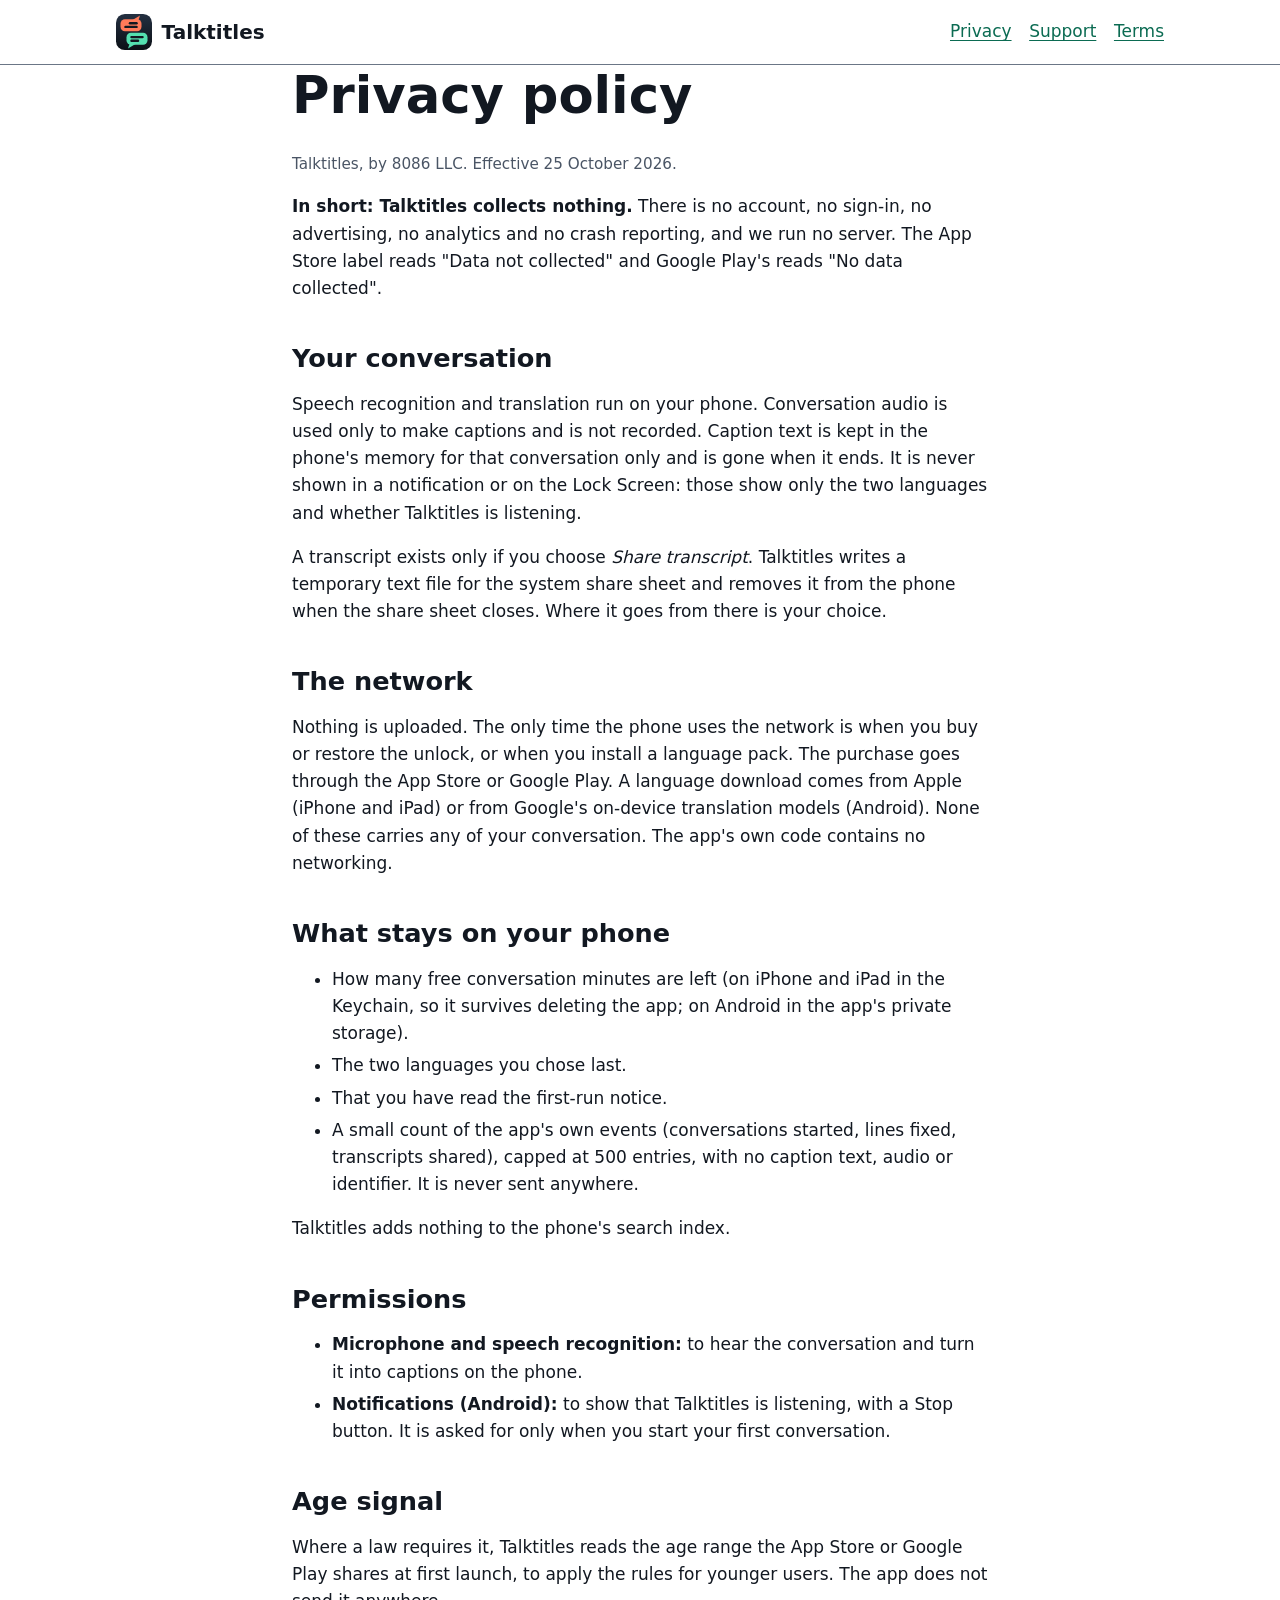
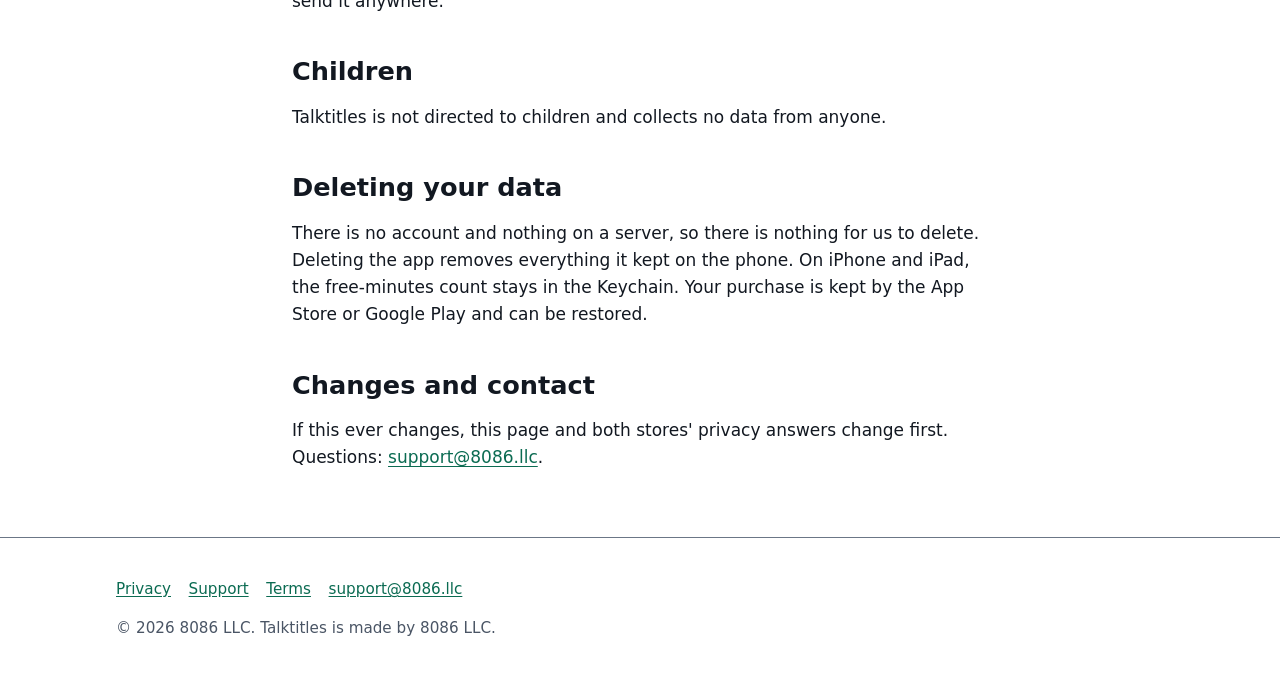
==== privacy/index.html @ c91fbe3b "Pages: landing, privacy, support, terms" ====
<!DOCTYPE html>
<html lang="en">
<head>
<meta charset="utf-8">
<meta name="viewport" content="width=device-width, initial-scale=1">
<title>Privacy policy – Talktitles</title>
<meta name="description" content="Talktitles collects nothing: no account, no analytics, no ads. The conversation is processed on the phone and never uploaded.">
<link rel="canonical" href="https://soloinc-projects.github.io/talktitles/privacy/">
<meta name="theme-color" content="#FFFFFF" media="(prefers-color-scheme: light)">
<meta name="theme-color" content="#0B1016" media="(prefers-color-scheme: dark)">
<link rel="icon" href="../favicon.ico" sizes="any">
<link rel="icon" href="../favicon.svg" type="image/svg+xml">
<link rel="apple-touch-icon" href="../apple-touch-icon.png">
<link rel="manifest" href="../site.webmanifest">
<link rel="stylesheet" href="../assets/site.css">
<meta property="og:type" content="website">
<meta property="og:site_name" content="Talktitles">
<meta property="og:title" content="Privacy policy – Talktitles">
<meta property="og:description" content="Talktitles collects nothing: no account, no analytics, no ads. The conversation is processed on the phone and never uploaded.">
<meta property="og:url" content="https://soloinc-projects.github.io/talktitles/privacy/">
<meta property="og:image" content="https://soloinc-projects.github.io/talktitles/og-image.png">
<meta property="og:image:width" content="1200">
<meta property="og:image:height" content="630">
<meta property="og:image:alt" content="The Talktitles icon, a mint speech bubble and a coral one turned upside down on a dark tile, beside the name Talktitles.">
<meta name="twitter:card" content="summary_large_image">
</head>
<body>
<a class="skip-link" href="#main">Skip to the content</a>
<header class="site-header"><div class="wrap">
<a class="brand" href="../" aria-label="Talktitles, home"><svg viewBox="0 0 24 24" aria-hidden="true" focusable="false"><defs><linearGradient id="t" x1="0" y1="0" x2="0" y2="1"><stop offset="0" stop-color="#243041"/><stop offset="1" stop-color="#0B1016"/></linearGradient></defs><rect width="24" height="24" fill="url(#t)"/><rect x="3" y="3.5" width="14" height="8" rx="3" fill="#FF7A59"/><polygon points="15,4 11,4 16,1" fill="#FF7A59"/><rect x="5.5" y="7.8" width="9" height="1.6" rx="0.8" fill="#121821"/><rect x="8.5" y="5.4" width="6" height="1.6" rx="0.8" fill="#121821"/><rect x="7" y="12.5" width="14" height="8" rx="3" fill="#54E0B0"/><polygon points="9,20 13,20 8,23" fill="#54E0B0"/><rect x="9.5" y="14.6" width="9" height="1.6" rx="0.8" fill="#121821"/><rect x="9.5" y="17" width="6" height="1.6" rx="0.8" fill="#121821"/></svg><span>Talktitles</span></a>
<nav aria-label="Site"><ul><li><a href="../privacy/">Privacy</a></li><li><a href="../support/">Support</a></li><li><a href="../terms/">Terms</a></li></ul></nav>
</div></header>
<main id="main">
<div class="wrap prose">
<h1>Privacy policy</h1>
<p class="note">Talktitles, by 8086 LLC. Effective 25 October 2026.</p>
<p><strong>In short: Talktitles collects nothing.</strong> There is no account, no sign-in, no advertising, no analytics and no crash reporting, and we run no server. The App Store label reads "Data not collected" and Google Play's reads "No data collected".</p>
<h2>Your conversation</h2>
<p>Speech recognition and translation run on your phone. Conversation audio is used only to make captions and is not recorded. Caption text is kept in the phone's memory for that conversation only and is gone when it ends. It is never shown in a notification or on the Lock Screen: those show only the two languages and whether Talktitles is listening.</p>
<p>A transcript exists only if you choose <em>Share transcript</em>. Talktitles writes a temporary text file for the system share sheet and removes it from the phone when the share sheet closes. Where it goes from there is your choice.</p>
<h2>The network</h2>
<p>Nothing is uploaded. The only time the phone uses the network is when you buy or restore the unlock, or when you install a language pack. The purchase goes through the App Store or Google Play. A language download comes from Apple (iPhone and iPad) or from Google's on-device translation models (Android). None of these carries any of your conversation. The app's own code contains no networking.</p>
<h2>What stays on your phone</h2>
<ul>
<li>How many free conversation minutes are left (on iPhone and iPad in the Keychain, so it survives deleting the app; on Android in the app's private storage).</li>
<li>The two languages you chose last.</li>
<li>That you have read the first-run notice.</li>
<li>A small count of the app's own events (conversations started, lines fixed, transcripts shared), capped at 500 entries, with no caption text, audio or identifier. It is never sent anywhere.</li>
</ul>
<p>Talktitles adds nothing to the phone's search index.</p>
<h2>Permissions</h2>
<ul>
<li><strong>Microphone and speech recognition:</strong> to hear the conversation and turn it into captions on the phone.</li>
<li><strong>Notifications (Android):</strong> to show that Talktitles is listening, with a Stop button. It is asked for only when you start your first conversation.</li>
</ul>
<h2>Age signal</h2>
<p>Where a law requires it, Talktitles reads the age range the App Store or Google Play shares at first launch, to apply the rules for younger users. The app does not send it anywhere.</p>
<h2>Children</h2>
<p>Talktitles is not directed to children and collects no data from anyone.</p>
<h2>Deleting your data</h2>
<p>There is no account and nothing on a server, so there is nothing for us to delete. Deleting the app removes everything it kept on the phone. On iPhone and iPad, the free-minutes count stays in the Keychain. Your purchase is kept by the App Store or Google Play and can be restored.</p>
<h2>Changes and contact</h2>
<p>If this ever changes, this page and both stores' privacy answers change first. Questions: <a href="mailto:support@8086.llc">support@8086.llc</a>.</p>
</div>
</main>
<footer><div class="wrap">
<ul><li><a href="../privacy/">Privacy</a></li><li><a href="../support/">Support</a></li><li><a href="../terms/">Terms</a></li><li><a href="mailto:support@8086.llc">support@8086.llc</a></li></ul>
<p>© 2026 8086 LLC. Talktitles is made by 8086 LLC.</p>
</div></footer>
</body>
</html>
---- assets/site.css ----
/* Talktitles site — tokens.json values (color.semantic.light / dark), Figtree + Atkinson Hyperlegible Next (SIL OFL 1.1) */
@font-face{font-family:"Figtree";src:url("../fonts/Figtree-ExtraBold.ttf") format("truetype");font-weight:800;font-display:swap}
@font-face{font-family:"Figtree";src:url("../fonts/Figtree-Bold.ttf") format("truetype");font-weight:700;font-display:swap}
@font-face{font-family:"Atkinson Hyperlegible Next";src:url("../fonts/AtkinsonHyperlegibleNext-Regular.ttf") format("truetype");font-weight:400;font-display:swap}
@font-face{font-family:"Atkinson Hyperlegible Next";src:url("../fonts/AtkinsonHyperlegibleNext-Bold.ttf") format("truetype");font-weight:700;font-display:swap}
:root{--surface:#FFFFFF;--raised:#F3F5F8;--text:#121821;--muted:#4A5565;--primary:#0B6B52;--on-primary:#FFFFFF;--near:#0B6B52;--far:#B23A1E;--near-bg:#DDF7EE;--far-bg:#FFE6DE;--border:#6B7686;--focus:#0B6B52;color-scheme:light dark}
@media (prefers-color-scheme:dark){:root{--surface:#0B1016;--raised:#1A2330;--text:#F2F5F8;--muted:#A7B2C0;--primary:#54E0B0;--on-primary:#0B1016;--near:#54E0B0;--far:#FF7A59;--near-bg:#0E3B30;--far-bg:#4A1D12;--border:#7F8A9A;--focus:#54E0B0}}
*{box-sizing:border-box}
html{-webkit-text-size-adjust:100%}
body{margin:0;background:var(--surface);color:var(--text);font:1.0625rem/1.6 "Atkinson Hyperlegible Next",system-ui,sans-serif}
h1,h2,h3{font-family:"Figtree",system-ui,sans-serif;line-height:1.2;margin:0 0 .5em}
h1{font-size:clamp(2rem,6vw,3.2rem);font-weight:800}
h2{font-size:1.6rem;font-weight:700;margin-top:1.6em}
h3{font-size:1.2rem;font-weight:700}
a{color:var(--primary);text-underline-offset:.15em}
a:focus-visible,.button:focus-visible{outline:3px solid var(--focus);outline-offset:3px}
.wrap{max-width:68rem;margin:0 auto;padding:0 1.25rem}
.skip-link{position:absolute;left:-999px;top:0;background:var(--raised);color:var(--text);padding:.6rem 1rem}
.skip-link:focus{left:1rem;top:1rem;z-index:9}
.site-header{border-bottom:1px solid var(--border)}
.site-header .wrap{display:flex;align-items:center;justify-content:space-between;gap:1rem;min-height:4rem;flex-wrap:wrap}
.brand{display:flex;align-items:center;gap:.6rem;font:700 1.25rem "Figtree",system-ui;color:var(--text);text-decoration:none;min-height:44px}
.brand svg{width:2.25rem;height:2.25rem;border-radius:.55rem}
nav ul{display:flex;gap:1.1rem;list-style:none;margin:0;padding:0;flex-wrap:wrap}
nav a{display:inline-block;padding:.6rem 0;min-height:44px}
.hero{padding:3rem 0 2rem}
.lede{font-size:1.25rem;color:var(--text);max-width:40rem}
.who{background:var(--raised);border-left:4px solid var(--near);padding:1rem 1.25rem;max-width:44rem;border-radius:.5rem}
.ctas{display:flex;gap:.75rem;flex-wrap:wrap;margin:1.5rem 0 .5rem}
.button{display:inline-flex;align-items:center;min-height:48px;padding:.7rem 1.3rem;border-radius:999px;background:var(--primary);color:var(--on-primary);font-weight:700;text-decoration:none}
.button.secondary{background:transparent;color:var(--primary);border:2px solid var(--primary)}
.note{color:var(--muted);font-size:.95rem}
.proofs{display:grid;gap:1rem;grid-template-columns:1fr;margin:2rem 0;padding:0;list-style:none}
@media (min-width:48rem){.proofs{grid-template-columns:repeat(3,1fr)}}
.proofs li{background:var(--raised);border-radius:1rem;padding:1.25rem;border-top:4px solid var(--near)}
.proofs li:nth-child(2){border-top-color:var(--far)}
.shots{display:grid;gap:1.25rem;grid-template-columns:1fr;margin:1.5rem 0}
@media (min-width:48rem){.shots{grid-template-columns:repeat(3,1fr)}}
.shots figure{margin:0}
.shots img{width:100%;height:auto;border-radius:1.25rem;border:1px solid var(--border)}
.shots figcaption{font-size:.95rem;color:var(--muted);margin-top:.5rem}
.prose{max-width:46rem;padding-bottom:3rem}
.prose li{margin:.3em 0}
details{border:1px solid var(--border);border-radius:.75rem;padding:.75rem 1rem;margin:.75rem 0}
summary{cursor:pointer;font-weight:700;min-height:28px}
footer{border-top:1px solid var(--border);padding:1.5rem 0 2.5rem;color:var(--muted);font-size:.95rem}
footer ul{list-style:none;padding:0;display:flex;gap:1.1rem;flex-wrap:wrap}
@media (prefers-reduced-motion:reduce){*{scroll-behavior:auto!important;transition:none!important;animation:none!important}}
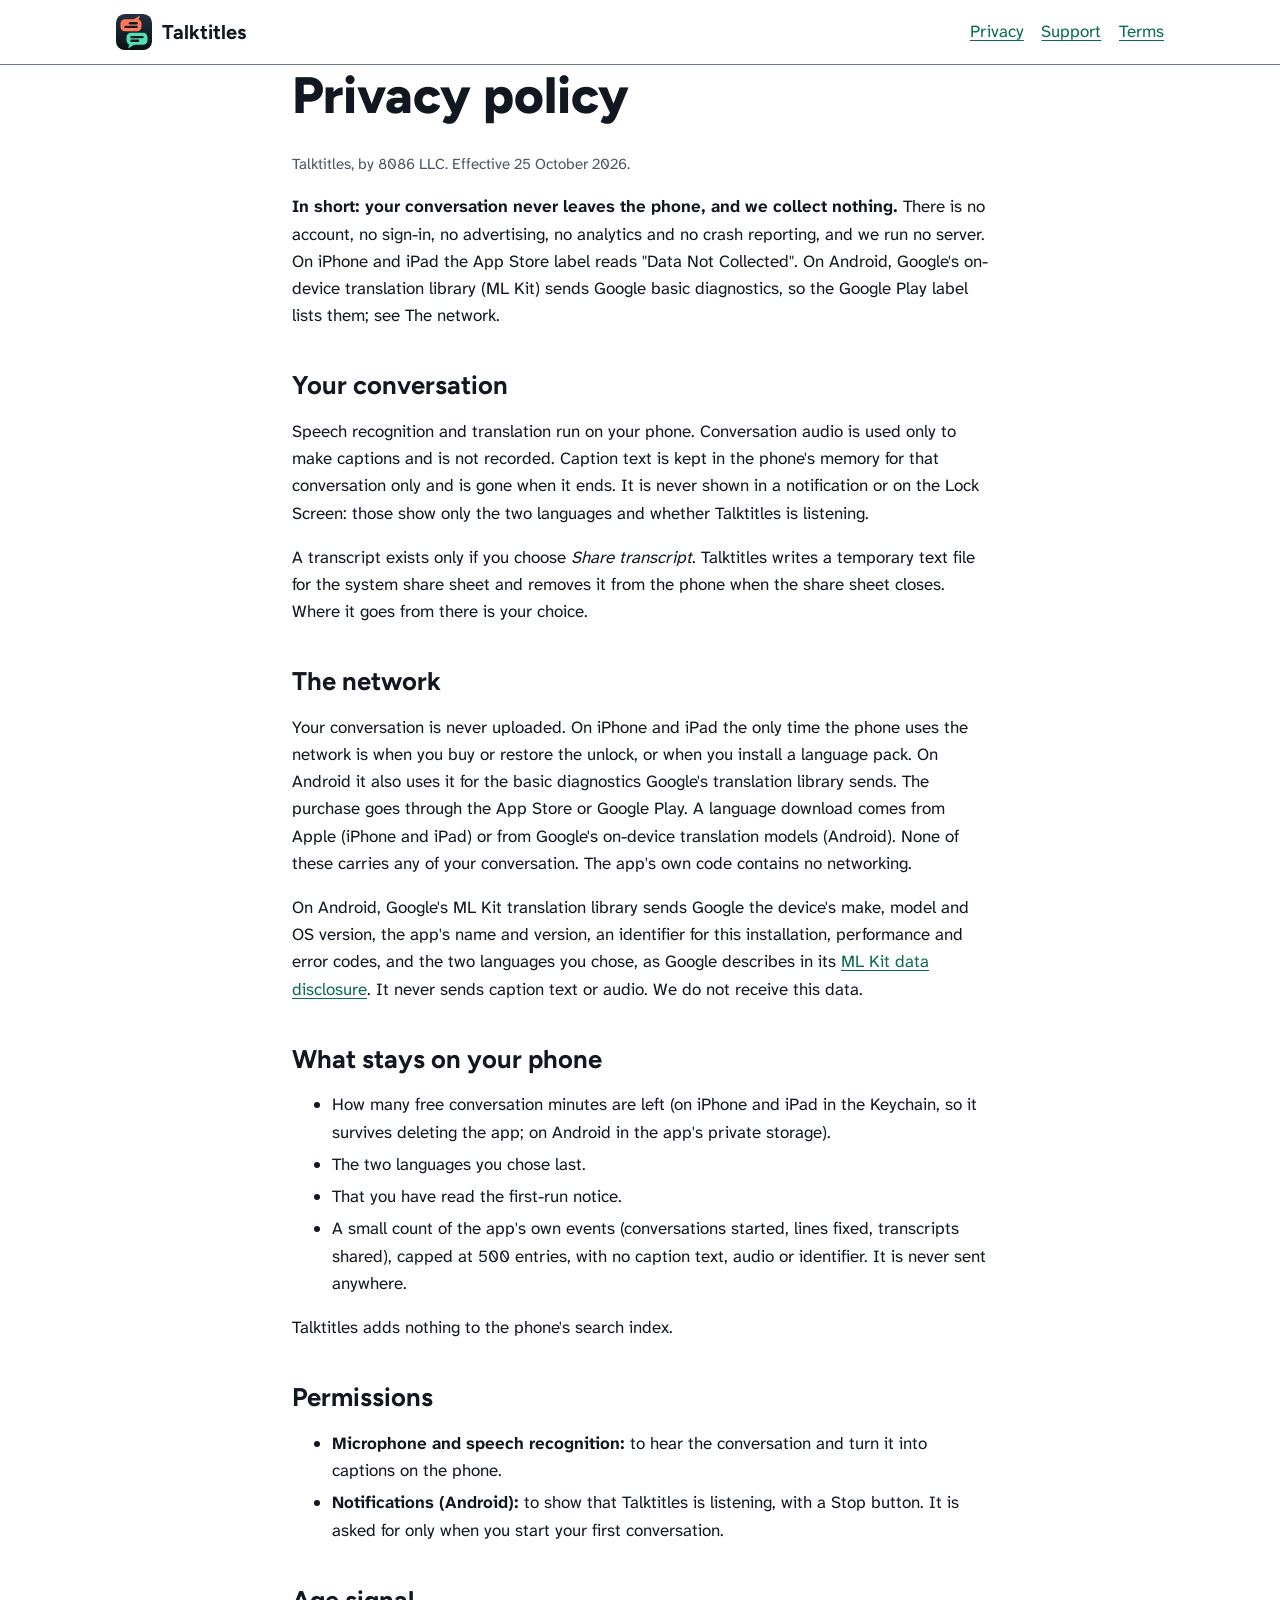
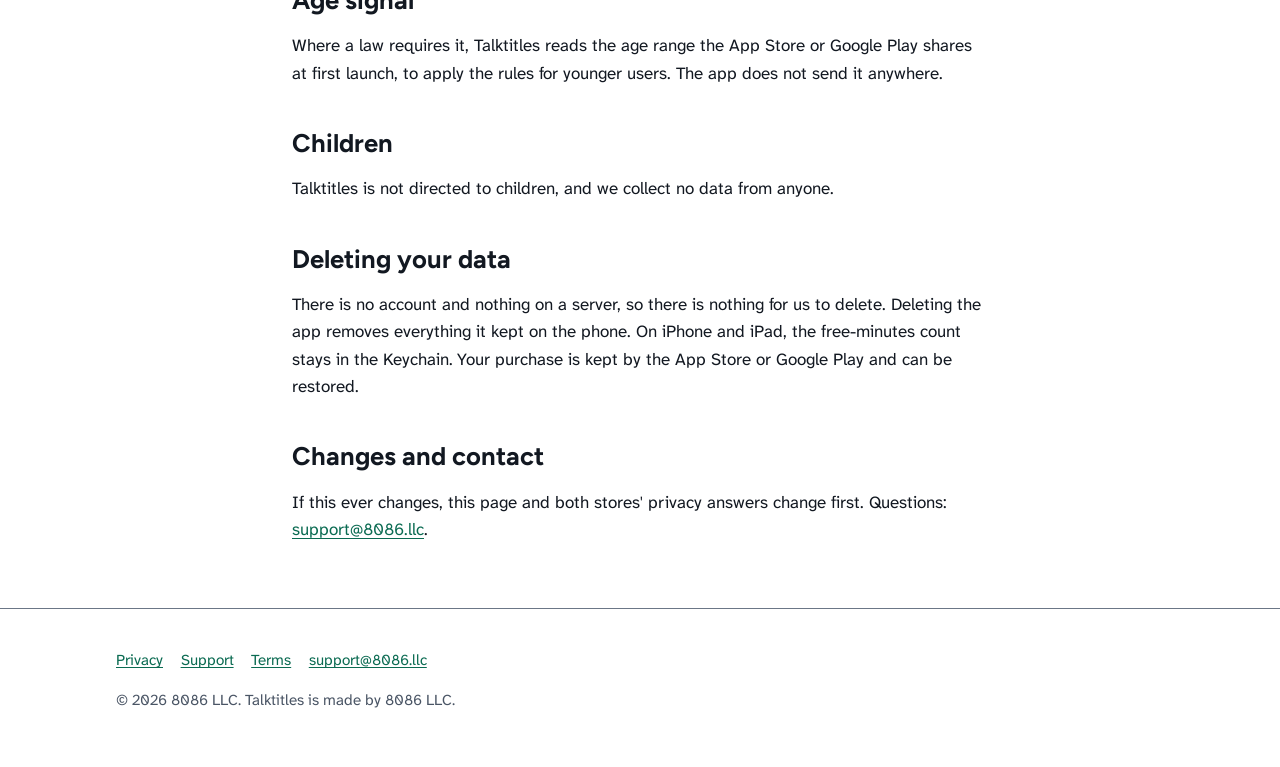
==== commit f85ff7a7: "privacy: name ML Kit's diagnostics on Android; App Store label stays Data Not Collected Co-Authored-" ====
--- a/privacy/index.html
+++ b/privacy/index.html
@@ -4,7 +4,7 @@
 <meta charset="utf-8">
 <meta name="viewport" content="width=device-width, initial-scale=1">
 <title>Privacy policy – Talktitles</title>
-<meta name="description" content="Talktitles collects nothing: no account, no analytics, no ads. The conversation is processed on the phone and never uploaded.">
+<meta name="description" content="No account, no analytics, no ads. Your conversation is processed on the phone and never uploaded.">
 <link rel="canonical" href="https://soloinc-projects.github.io/talktitles/privacy/">
 <meta name="theme-color" content="#FFFFFF" media="(prefers-color-scheme: light)">
 <meta name="theme-color" content="#0B1016" media="(prefers-color-scheme: dark)">
@@ -16,7 +16,7 @@
 <meta property="og:type" content="website">
 <meta property="og:site_name" content="Talktitles">
 <meta property="og:title" content="Privacy policy – Talktitles">
-<meta property="og:description" content="Talktitles collects nothing: no account, no analytics, no ads. The conversation is processed on the phone and never uploaded.">
+<meta property="og:description" content="No account, no analytics, no ads. Your conversation is processed on the phone and never uploaded.">
 <meta property="og:url" content="https://soloinc-projects.github.io/talktitles/privacy/">
 <meta property="og:image" content="https://soloinc-projects.github.io/talktitles/og-image.png">
 <meta property="og:image:width" content="1200">
@@ -34,12 +34,13 @@
 <div class="wrap prose">
 <h1>Privacy policy</h1>
 <p class="note">Talktitles, by 8086 LLC. Effective 25 October 2026.</p>
-<p><strong>In short: Talktitles collects nothing.</strong> There is no account, no sign-in, no advertising, no analytics and no crash reporting, and we run no server. The App Store label reads "Data not collected" and Google Play's reads "No data collected".</p>
+<p><strong>In short: your conversation never leaves the phone, and we collect nothing.</strong> There is no account, no sign-in, no advertising, no analytics and no crash reporting, and we run no server. On iPhone and iPad the App Store label reads "Data Not Collected". On Android, Google's on-device translation library (ML Kit) sends Google basic diagnostics, so the Google Play label lists them; see The network.</p>
 <h2>Your conversation</h2>
 <p>Speech recognition and translation run on your phone. Conversation audio is used only to make captions and is not recorded. Caption text is kept in the phone's memory for that conversation only and is gone when it ends. It is never shown in a notification or on the Lock Screen: those show only the two languages and whether Talktitles is listening.</p>
 <p>A transcript exists only if you choose <em>Share transcript</em>. Talktitles writes a temporary text file for the system share sheet and removes it from the phone when the share sheet closes. Where it goes from there is your choice.</p>
 <h2>The network</h2>
-<p>Nothing is uploaded. The only time the phone uses the network is when you buy or restore the unlock, or when you install a language pack. The purchase goes through the App Store or Google Play. A language download comes from Apple (iPhone and iPad) or from Google's on-device translation models (Android). None of these carries any of your conversation. The app's own code contains no networking.</p>
+<p>Your conversation is never uploaded. On iPhone and iPad the only time the phone uses the network is when you buy or restore the unlock, or when you install a language pack. On Android it also uses it for the basic diagnostics Google's translation library sends. The purchase goes through the App Store or Google Play. A language download comes from Apple (iPhone and iPad) or from Google's on-device translation models (Android). None of these carries any of your conversation. The app's own code contains no networking.</p>
+<p>On Android, Google's ML Kit translation library sends Google the device's make, model and OS version, the app's name and version, an identifier for this installation, performance and error codes, and the two languages you chose, as Google describes in its <a href="https://developers.google.com/ml-kit/android-data-disclosure">ML Kit data disclosure</a>. It never sends caption text or audio. We do not receive this data.</p>
 <h2>What stays on your phone</h2>
 <ul>
 <li>How many free conversation minutes are left (on iPhone and iPad in the Keychain, so it survives deleting the app; on Android in the app's private storage).</li>
@@ -56,7 +57,7 @@
 <h2>Age signal</h2>
 <p>Where a law requires it, Talktitles reads the age range the App Store or Google Play shares at first launch, to apply the rules for younger users. The app does not send it anywhere.</p>
 <h2>Children</h2>
-<p>Talktitles is not directed to children and collects no data from anyone.</p>
+<p>Talktitles is not directed to children, and we collect no data from anyone.</p>
 <h2>Deleting your data</h2>
 <p>There is no account and nothing on a server, so there is nothing for us to delete. Deleting the app removes everything it kept on the phone. On iPhone and iPad, the free-minutes count stays in the Keychain. Your purchase is kept by the App Store or Google Play and can be restored.</p>
 <h2>Changes and contact</h2>
